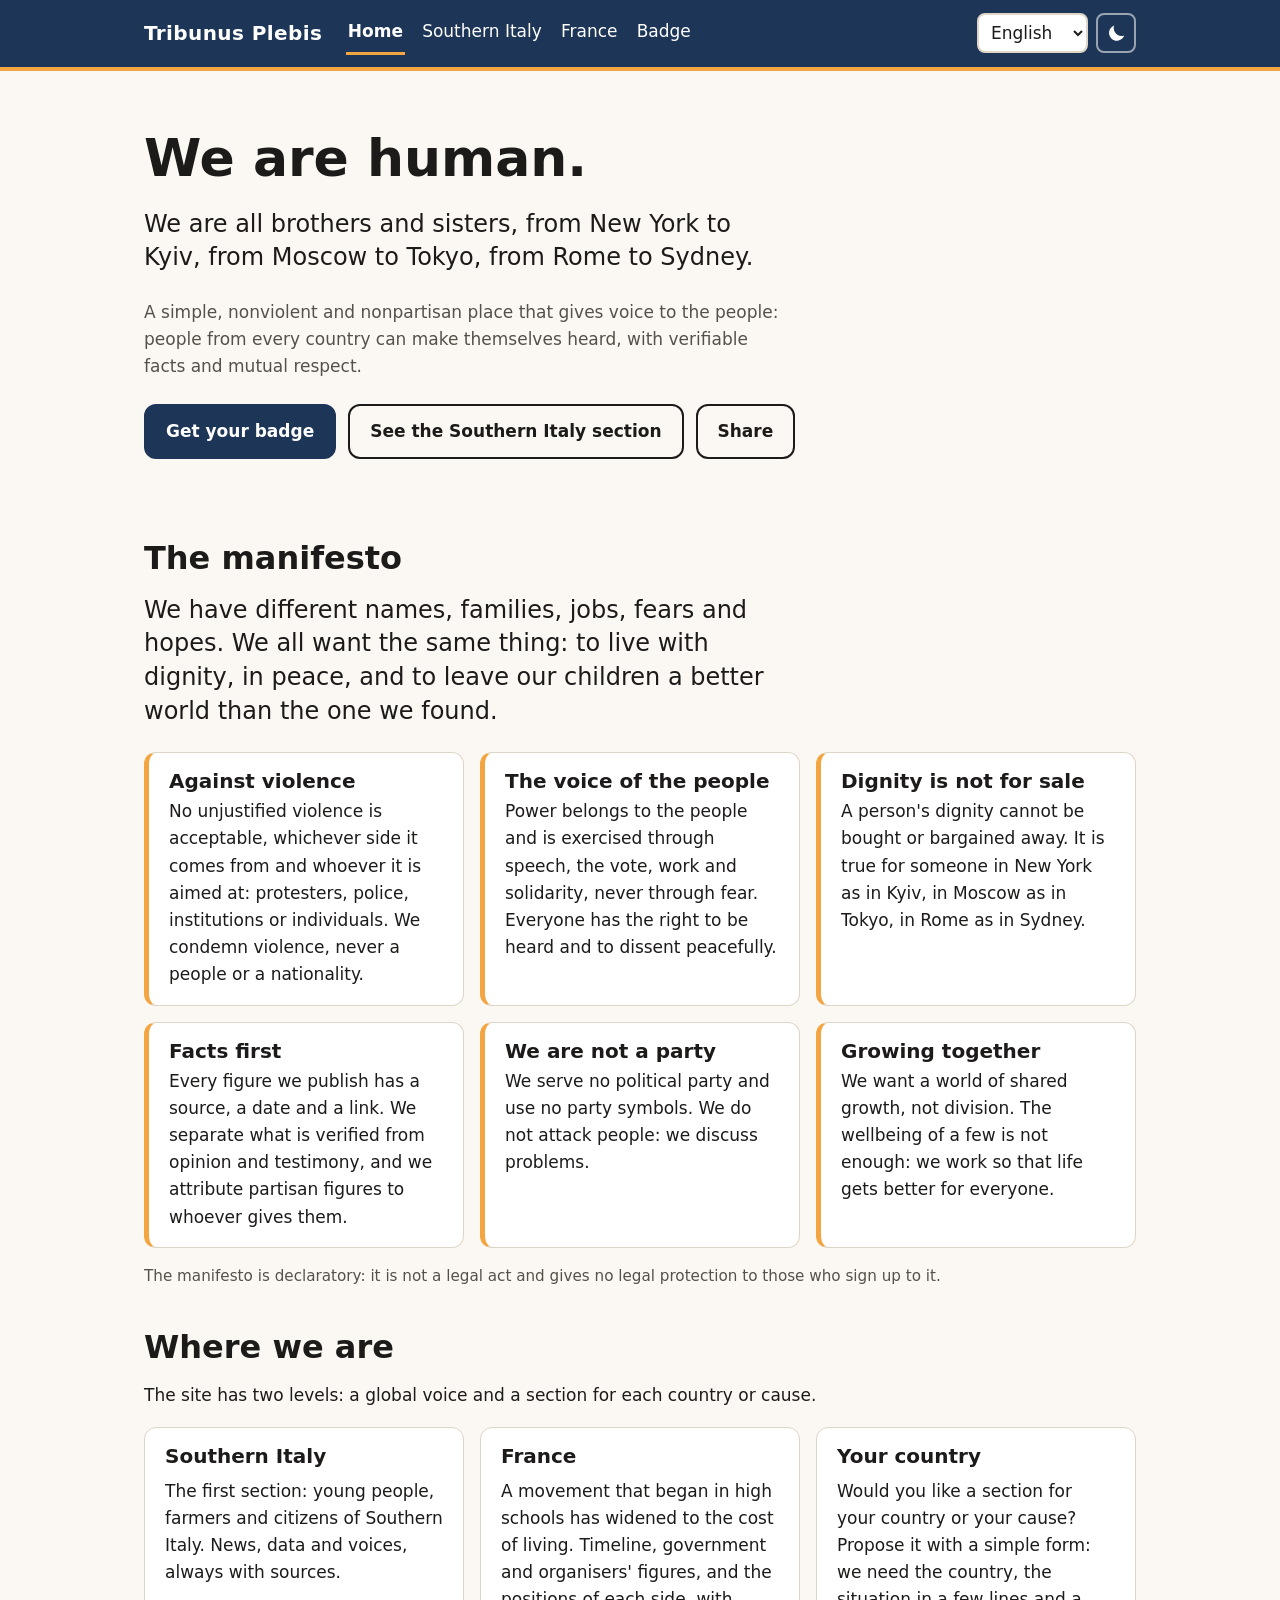
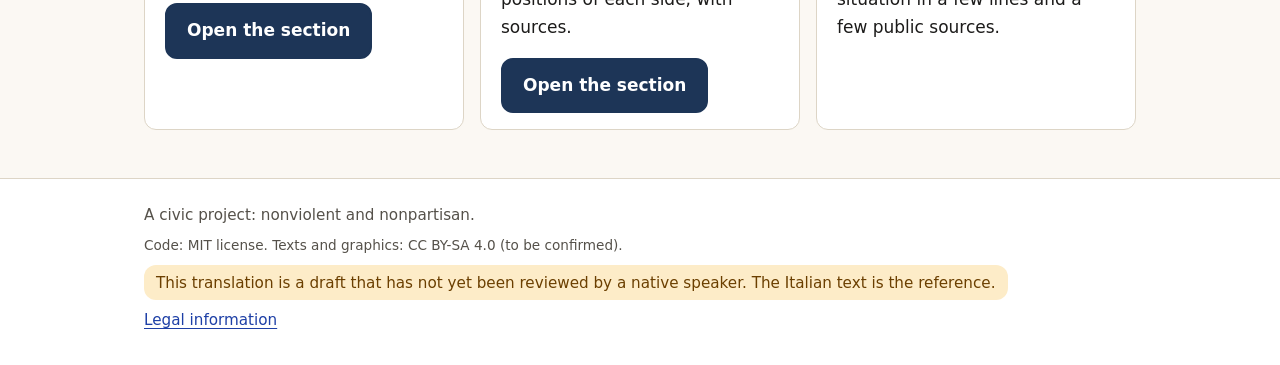
==== index.html @ eb1879fa "Init Tribunus Plebis" ====
<!doctype html>
<html lang="it" dir="ltr" data-root="./">
<head>
  <meta charset="utf-8">
  <meta name="viewport" content="width=device-width, initial-scale=1">
  <meta http-equiv="Content-Security-Policy" content="default-src 'none'; script-src 'self'; style-src 'self'; img-src 'self'; connect-src 'self'; base-uri 'none'; form-action 'none'; require-trusted-types-for 'script'">
  <meta name="referrer" content="strict-origin-when-cross-origin">
  <title>Tribunus Plebis</title>
  <meta name="description" content="Un sito non violento e non partitico dove le persone di ogni paese si fanno sentire, con fatti verificabili e rispetto reciproco.">
  <meta property="og:type" content="website">
  <meta property="og:site_name" content="Tribunus Plebis">
  <meta property="og:locale" content="it_IT">
  <meta property="og:title" content="Siamo umani · Tribunus Plebis">
  <meta property="og:description" content="Un sito non violento e non partitico dove le persone di ogni paese si fanno sentire, con fatti verificabili e rispetto reciproco.">
  <meta property="og:image" content="__SITE_URL__/assets/img/social.png">
  <meta property="og:image:width" content="1200">
  <meta property="og:image:height" content="630">
  <meta property="og:image:alt" content="Siamo umani. Siamo tutti fratelli e sorelle, da New York a Kiev, da Mosca a Tokyo, da Roma a Sydney.">
  <meta name="twitter:card" content="summary_large_image">
  <meta name="twitter:image" content="__SITE_URL__/assets/img/social.png">
  <link rel="icon" href="./assets/img/favicon.svg" type="image/svg+xml">
  <link rel="stylesheet" href="./assets/css/style.css">
  <script src="./assets/js/theme-init.js"></script>
  <script type="module" src="./assets/js/home.js"></script>
</head>
<body data-page="home" data-title="home.docTitle">
  <main id="main" tabindex="-1">
    <noscript>
      <div class="container"><p class="notice">
        <span lang="it">Questo sito richiede JavaScript.</span> /
        <span lang="en">This site requires JavaScript.</span> /
        <span lang="fr">Ce site nécessite JavaScript.</span>
      </p></div>
    </noscript>

    <div class="container">
      <section class="hero" aria-labelledby="hero-title">
        <h1 id="hero-title" data-i18n="home.h1"></h1>
        <p class="lead" data-i18n="home.lead"></p>
        <p class="sub" data-i18n="home.sub"></p>
        <div class="actions">
          <a class="button" href="./badge/" data-i18n="home.ctaBadge"></a>
          <a class="button secondary" href="./it-sud/" data-i18n="home.ctaItSud"></a>
          <button type="button" class="button secondary" id="share-button" data-i18n="share.button"></button>
        </div>
        <p id="share-status" class="muted" role="status" aria-live="polite"></p>
      </section>

      <section aria-labelledby="manifesto-title">
        <h2 id="manifesto-title" data-i18n="home.manifesto.title"></h2>
        <p class="lead" data-i18n="home.manifesto.intro"></p>
        <ul class="principles" id="principles"></ul>
        <p class="muted" data-i18n="home.manifesto.note"></p>
      </section>

      <section aria-labelledby="places-title">
        <h2 id="places-title" data-i18n="home.places.title"></h2>
        <p data-i18n="home.places.intro"></p>
        <div class="places">
          <article class="card">
            <h3 data-i18n="home.places.itsud.title"></h3>
            <p data-i18n="home.places.itsud.text"></p>
            <p><a class="button" href="./it-sud/" data-i18n="home.places.itsud.cta"></a></p>
          </article>
          <article class="card">
            <h3 data-i18n="home.places.francia.title"></h3>
            <p data-i18n="home.places.francia.text"></p>
            <p><a class="button" href="./francia/" data-i18n="home.places.francia.cta"></a></p>
          </article>
          <article class="card">
            <h3 data-i18n="home.places.next.title"></h3>
            <p data-i18n="home.places.next.text"></p>
            <p data-repo-wrap hidden><a class="button secondary" data-repo-path="issues/new?template=proponi-sezione-paese.yml" hidden data-i18n="home.places.next.cta"></a></p>
          </article>
        </div>
      </section>
    </div>
  </main>
</body>
</html>
---- assets/css/style.css ----
/* Tribunus Plebis — stile base. System font stack, nessun font esterno.
   Proprietà logiche (inline-start/end) ovunque: il layout si specchia da solo con dir="rtl". */

:root {
  --bg: #fbf8f3;
  --surface: #ffffff;
  --ink: #1c1b1a;
  --muted: #55514a;
  --line: #ddd5c6;
  --brand: #1d3557;
  --on-brand: #ffffff;
  --accent: #f2a541;
  --link: #1d3fa6;
  --ok-bg: #e3f3e6;
  --ok-ink: #14532d;
  --warn-bg: #fdecc8;
  --warn-ink: #6b3f00;
  --focus: #0b57d0;
  --btn-bg: #1d3557;
  --btn-ink: #ffffff;
  --radius: 0.75rem;
  --gutter: 1rem;
  --font: system-ui, -apple-system, "Segoe UI", Roboto, "Helvetica Neue", Arial, "Noto Sans", sans-serif;
  color-scheme: light dark;
}

:root[data-theme="light"] { color-scheme: light; }

/* Tema scuro: DUE blocchi con gli stessi colori (scripts/check.mjs controlla che restino identici).
   Il primo vale per chi ha il sistema in scuro e non ha scelto nulla; il secondo per chi ha scelto «scuro» col pulsante. */
@media (prefers-color-scheme: dark) {
  :root:not([data-theme="light"]) {
    --bg: #121316;
    --surface: #1b1d22;
    --ink: #ecebe8;
    --muted: #b4afa5;
    --line: #34363d;
    --brand: #0f1d33;
    --on-brand: #ffffff;
    --accent: #f2a541;
    --link: #a9c4ff;
    --ok-bg: #12301d;
    --ok-ink: #b8e8c4;
    --warn-bg: #3a2c0b;
    --warn-ink: #ffdca1;
    --focus: #8ab4ff;
    --btn-bg: #a9c4ff;
    --btn-ink: #0f1d33;
  }
}

:root[data-theme="dark"] {
  color-scheme: dark;
  --bg: #121316;
  --surface: #1b1d22;
  --ink: #ecebe8;
  --muted: #b4afa5;
  --line: #34363d;
  --brand: #0f1d33;
  --on-brand: #ffffff;
  --accent: #f2a541;
  --link: #a9c4ff;
  --ok-bg: #12301d;
  --ok-ink: #b8e8c4;
  --warn-bg: #3a2c0b;
  --warn-ink: #ffdca1;
  --focus: #8ab4ff;
  --btn-bg: #a9c4ff;
  --btn-ink: #0f1d33;
}

*, *::before, *::after { box-sizing: border-box; }

/* L'attributo hidden deve vincere anche su classi che impostano display (es. .button). */
[hidden] { display: none !important; }

html { -webkit-text-size-adjust: 100%; }

body {
  margin: 0;
  background: var(--bg);
  color: var(--ink);
  font-family: var(--font);
  font-size: 1.0625rem;
  line-height: 1.6;
}

img, svg { max-inline-size: 100%; height: auto; }

h1, h2, h3, h4 { line-height: 1.2; margin-block: 0 0.5em; text-wrap: balance; }
h1 { font-size: clamp(2rem, 6vw, 3.25rem); }
h2 { font-size: clamp(1.5rem, 4vw, 2rem); margin-block-start: 2.5rem; }
h3 { font-size: 1.25rem; }
h4 { font-size: 1.1rem; }
p, ul, ol { margin-block: 0 1em; }

a { color: var(--link); text-underline-offset: 0.18em; }
a:hover { text-decoration-thickness: 0.15em; }

:focus-visible { outline: 3px solid var(--focus); outline-offset: 3px; border-radius: 2px; }

.container { max-inline-size: 64rem; margin-inline: auto; padding-inline: var(--gutter); }

.visually-hidden {
  position: absolute !important;
  inline-size: 1px; block-size: 1px;
  margin: -1px; padding: 0; border: 0;
  overflow: hidden; clip-path: inset(50%);
  white-space: nowrap;
}

.skip-link {
  position: absolute;
  inset-inline-start: var(--gutter);
  inset-block-start: -4rem;
  background: var(--brand);
  color: var(--on-brand);
  padding: 0.6rem 1rem;
  border-radius: var(--radius);
  z-index: 10;
}
.skip-link:focus { inset-block-start: var(--gutter); }

/* Intestazione */
.site-header { background: var(--brand); color: var(--on-brand); border-block-end: 4px solid var(--accent); }
.header-inner { display: flex; flex-wrap: wrap; align-items: center; gap: 0.5rem 1.5rem; padding-block: 0.75rem; }
.brand { color: var(--on-brand); font-weight: 700; font-size: 1.25rem; text-decoration: none; letter-spacing: 0.02em; }
.site-nav { flex: 1 1 auto; }
.site-nav ul { display: flex; flex-wrap: wrap; gap: 0.25rem 1rem; list-style: none; margin: 0; padding: 0; }
.site-nav a { color: var(--on-brand); text-decoration: none; padding: 0.4rem 0.1rem; border-block-end: 3px solid transparent; display: inline-block; }
.site-nav a:hover { border-block-end-color: rgba(255, 255, 255, 0.6); }
.site-nav a[aria-current="page"] { border-block-end-color: var(--accent); font-weight: 600; }
.site-header :focus-visible { outline-color: #ffffff; }
.lang-select {
  font: inherit;
  color: var(--ink);
  background: var(--surface);
  border: 2px solid var(--line);
  border-radius: 0.5rem;
  padding: 0.35rem 0.5rem;
  min-block-size: 2.5rem;
}

.header-tools { display: flex; align-items: center; gap: 0.5rem; }
.theme-toggle {
  display: inline-flex;
  align-items: center;
  justify-content: center;
  inline-size: 2.5rem;
  block-size: 2.5rem;
  padding: 0;
  color: var(--on-brand);
  background: transparent;
  border: 2px solid rgba(255, 255, 255, 0.55);
  border-radius: 0.5rem;
  cursor: pointer;
}
.theme-toggle:hover { background: rgba(255, 255, 255, 0.14); }
.theme-toggle svg { inline-size: 1.3rem; block-size: 1.3rem; }

/* Contenuto */
main { display: block; padding-block: 2rem 3rem; }
main:focus { outline: none; }
.lead { font-size: clamp(1.2rem, 3vw, 1.5rem); line-height: 1.4; max-inline-size: 40rem; }
.muted { color: var(--muted); font-size: 0.95rem; }
.notice { background: var(--surface); border: 1px dashed var(--line); border-radius: var(--radius); padding: 1rem 1.25rem; }

.hero { padding-block: 1.5rem 1rem; }
.hero h1 { margin-block-end: 0.35em; }
.hero p.sub { max-inline-size: 40rem; color: var(--muted); }

.actions { display: flex; flex-wrap: wrap; gap: 0.75rem; margin-block: 1.5rem; }
.button {
  display: inline-block;
  background: var(--btn-bg);
  color: var(--btn-ink);
  padding: 0.75rem 1.25rem;
  border-radius: var(--radius);
  font-weight: 600;
  text-decoration: none;
  border: 2px solid var(--btn-bg);
  min-block-size: 2.75rem;
}
.button:hover { filter: brightness(1.15); }
.button.secondary { background: transparent; color: var(--ink); border-color: var(--ink); }

/* Manifesto */
.principles { list-style: none; padding: 0; margin: 0; display: grid; gap: 1rem; grid-template-columns: repeat(auto-fit, minmax(16rem, 1fr)); }
.principle { background: var(--surface); border: 1px solid var(--line); border-inline-start: 5px solid var(--accent); border-radius: var(--radius); padding: 1rem 1.25rem; }
.principle h3 { margin-block-end: 0.25em; }
.principle p { margin: 0; }
.principles + .muted { margin-block-start: 1rem; }

.places { display: grid; gap: 1rem; grid-template-columns: repeat(auto-fit, minmax(16rem, 1fr)); }

/* Schede */
.card { background: var(--surface); border: 1px solid var(--line); border-radius: var(--radius); padding: 1rem 1.25rem; }
.card h4 { margin-block-end: 0.35em; }
.card p:last-child { margin-block-end: 0; }
.card-date { color: var(--muted); font-size: 0.9rem; margin-block-end: 0.25em; }
.stack { display: grid; gap: 1rem; }
.grid { display: grid; gap: 1rem; grid-template-columns: repeat(auto-fill, minmax(17rem, 1fr)); }
.stat-group { margin-block-start: 1.5rem; }
.stat-value { font-size: 2rem; font-weight: 700; line-height: 1.1; margin-block-end: 0.15em; color: var(--ink); }
.attribution { font-style: italic; color: var(--muted); }
.source { font-size: 0.95rem; margin-block-start: 0.5rem; }

.tag { display: inline-block; font-size: 0.8rem; font-weight: 600; padding: 0.1rem 0.55rem; border-radius: 999px; margin-inline-start: 0.25rem; white-space: nowrap; }
.tag-ok { background: var(--ok-bg); color: var(--ok-ink); }
.tag-warn { background: var(--warn-bg); color: var(--warn-ink); }

/* Italia – Sud */
.slogan {
  background: var(--brand);
  color: var(--on-brand);
  border-inline-start: 8px solid var(--accent);
  border-radius: var(--radius);
  padding: 1.25rem 1.5rem;
  font-size: clamp(1.25rem, 4vw, 1.9rem);
  font-weight: 800;
  line-height: 1.25;
  margin-block: 1rem 1.5rem;
  letter-spacing: 0.01em;
}
.legend { background: var(--surface); border: 1px solid var(--line); border-radius: var(--radius); padding: 0.75rem 1.25rem; }
.legend h2 { margin-block-start: 0; font-size: 1.15rem; }
.legend ul { margin-block-end: 0; }

/* Il coro */
.chorus-count { font-size: 1.35rem; font-weight: 700; margin-block-end: 0.25em; }
.chorus-list { list-style: none; margin: 1rem 0 0; padding: 0; display: flex; flex-wrap: wrap; gap: 0.5rem; }
.chorus-list li { background: var(--surface); border: 1px solid var(--line); border-radius: 999px; padding: 0.3rem 0.9rem; overflow-wrap: anywhere; }
.chorus-list .place { color: var(--muted); font-size: 0.9em; margin-inline-start: 0.5em; }
.chorus-list .place::before { content: "· "; }

/* Badge */
.badge-tool { display: grid; gap: 1.25rem; }
.badge-preview { background: var(--surface); border: 1px solid var(--line); border-radius: var(--radius); padding: 1.5rem; text-align: center; }
.badge-preview img { display: inline-block; inline-size: 320px; block-size: auto; max-inline-size: 100%; }
.style-field { border: 0; margin: 0; padding: 0; }
.style-field legend { font-weight: 600; margin-block-end: 0.35rem; padding: 0; }
.choice { display: inline-flex; align-items: center; gap: 0.4rem; margin-inline-end: 1.25rem; min-block-size: 2.25rem; }
.choice input { inline-size: 1.15rem; block-size: 1.15rem; accent-color: var(--link); }
.badge-compare { display: flex; flex-wrap: wrap; justify-content: center; gap: 1.5rem; }
.badge-compare figure { margin: 0; }
.badge-compare figcaption { color: var(--muted); font-size: 0.9rem; margin-block-start: 0.35rem; }
.notice-ok { background: var(--ok-bg); color: var(--ok-ink); border: 1px solid var(--ok-ink); }
.snippet { margin: 0 0 0.5rem; padding: 0.75rem 1rem; background: var(--surface); border: 1px solid var(--line); border-radius: var(--radius); overflow-x: auto; font-size: 0.9rem; direction: ltr; text-align: start; }
.snippet code { font-family: ui-monospace, SFMono-Regular, Menlo, Consolas, monospace; white-space: pre-wrap; overflow-wrap: anywhere; }
.field label { display: block; font-weight: 600; margin-block-end: 0.35rem; }
.field select { font: inherit; color: var(--ink); background: var(--surface); border: 2px solid var(--line); border-radius: 0.5rem; padding: 0.5rem 0.75rem; min-block-size: 2.75rem; min-inline-size: 12rem; }
.button-row { display: flex; align-items: center; gap: 0.75rem; flex-wrap: wrap; }
button.button { font: inherit; font-weight: 600; cursor: pointer; }

/* Pagine di testo (partecipa, legale) */
.prose { max-inline-size: 44rem; }
.prose h2 { font-size: 1.5rem; }
.prose li { margin-block-end: 0.35em; }
.toc { background: var(--surface); border: 1px solid var(--line); border-radius: var(--radius); padding: 0.75rem 1.25rem; }
.toc ul { margin-block-end: 0; }
.legal-text .todo { background: var(--warn-bg); color: var(--warn-ink); padding: 0 0.3em; border-radius: 0.25em; font-weight: 600; }
.legal-text section { scroll-margin-block-start: 1rem; }

/* Piè di pagina */
.site-footer { background: var(--surface); border-block-start: 1px solid var(--line); padding-block: 1.5rem; color: var(--muted); font-size: 0.95rem; }
.site-footer p { margin-block-end: 0.5rem; }
.footer-small { font-size: 0.85rem; }
.footer-draft { color: var(--warn-ink); background: var(--warn-bg); display: inline-block; padding: 0.35rem 0.75rem; border-radius: var(--radius); }
.footer-draft[hidden] { display: none; }
.footer-links { display: flex; gap: 1.25rem; flex-wrap: wrap; margin-block-end: 0; }

@media (prefers-reduced-motion: reduce) {
  *, *::before, *::after { animation: none !important; transition: none !important; scroll-behavior: auto !important; }
}

@media print {
  .site-header, .site-footer, .skip-link, .actions { display: none; }
  body { background: #fff; color: #000; }
}
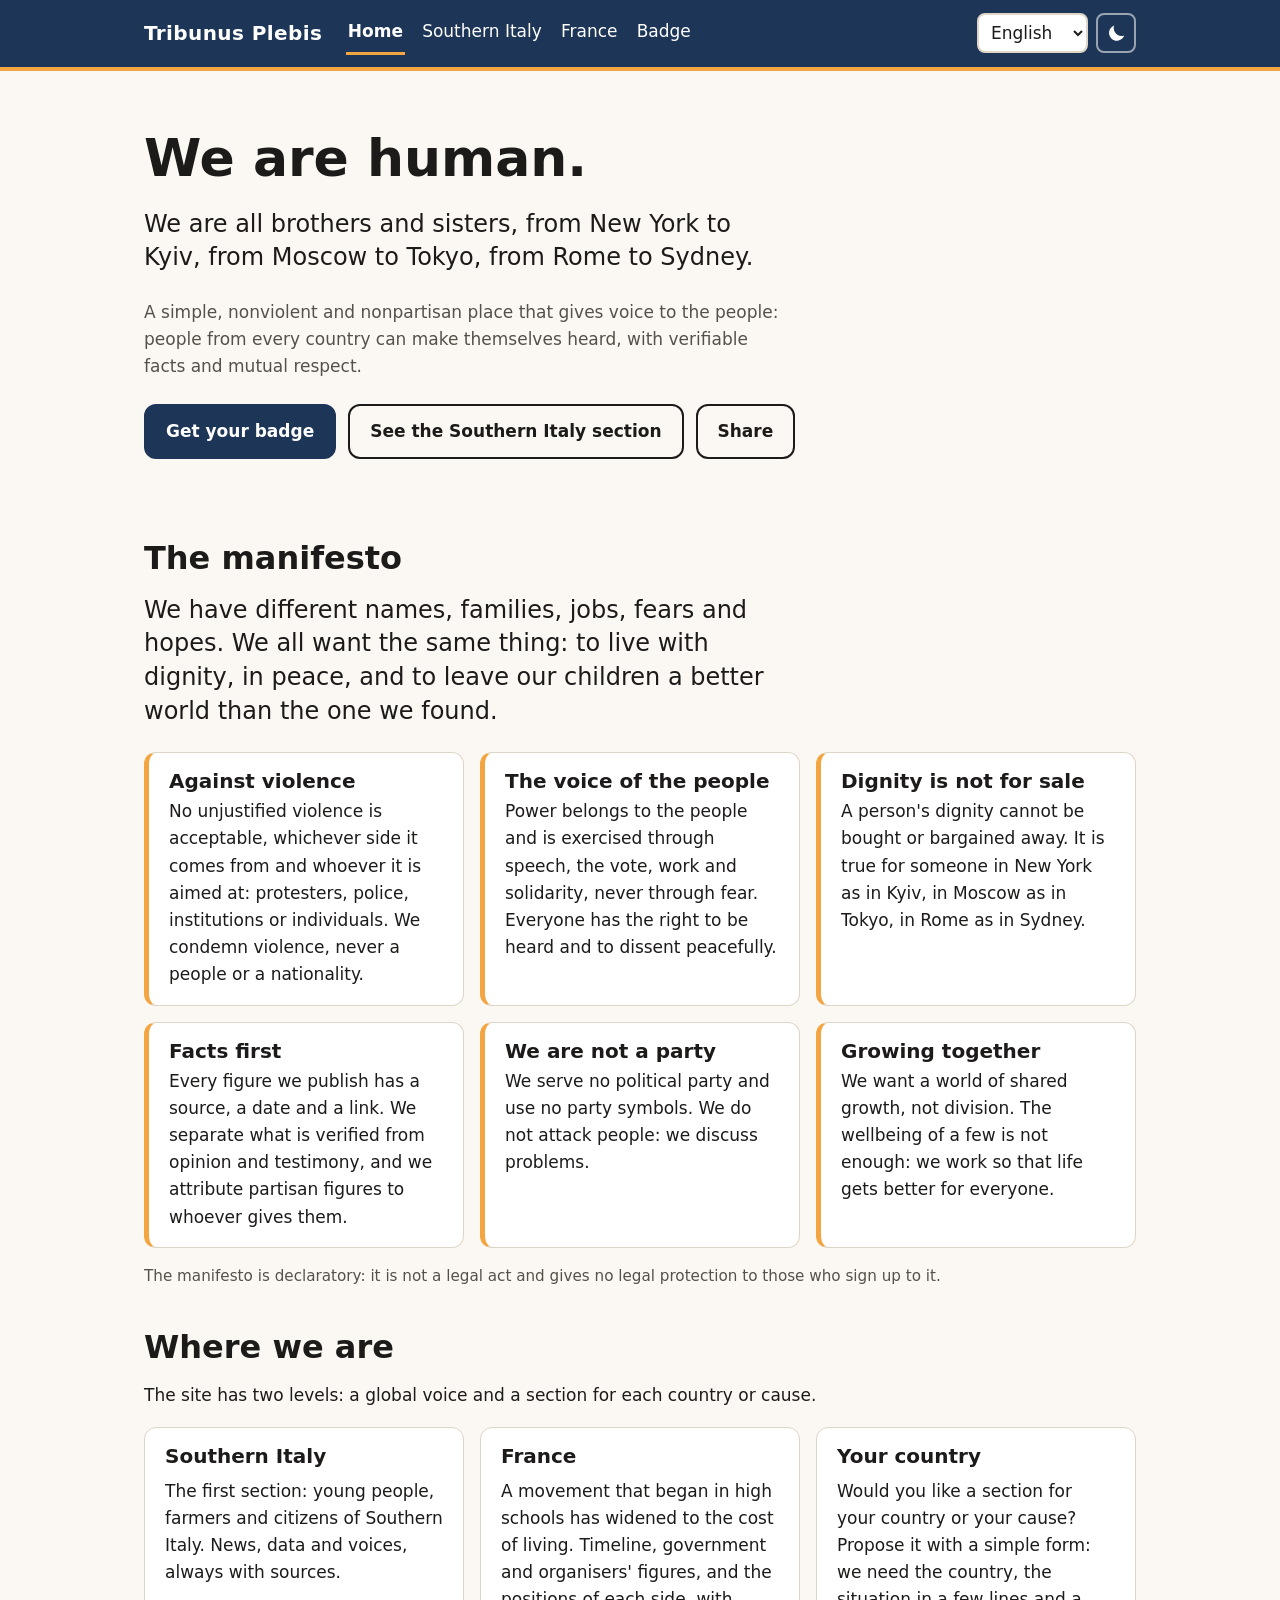
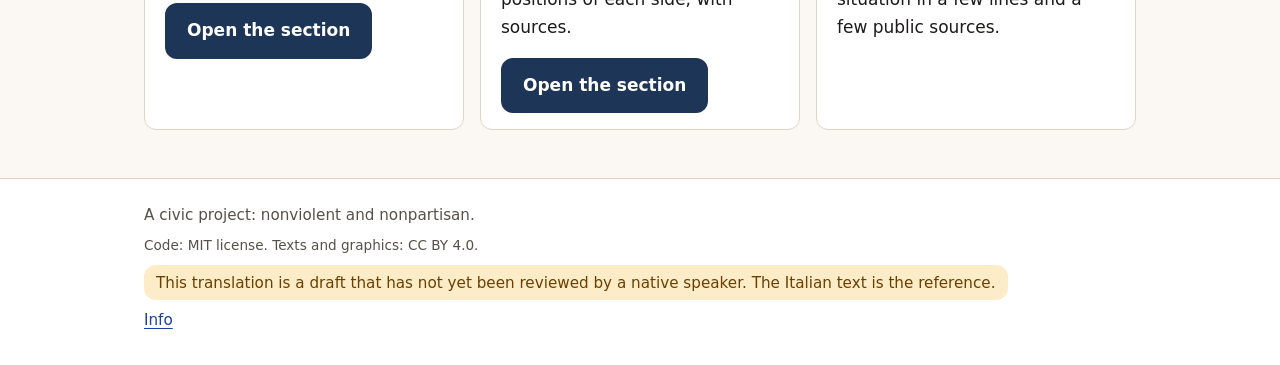
==== commit 0f72b357: "Translate issue forms, SECURITY and license notes to English Co-Authored-By: Claude Sonnet 5.5 <nore" ====
--- a/index.html
+++ b/index.html
@@ -70,7 +70,7 @@
           <article class="card">
             <h3 data-i18n="home.places.next.title"></h3>
             <p data-i18n="home.places.next.text"></p>
-            <p data-repo-wrap hidden><a class="button secondary" data-repo-path="issues/new?template=proponi-sezione-paese.yml" hidden data-i18n="home.places.next.cta"></a></p>
+            <p data-repo-wrap hidden><a class="button secondary" data-repo-path="issues/new?template=suggest-country-section.yml" hidden data-i18n="home.places.next.cta"></a></p>
           </article>
         </div>
       </section>
--- a/assets/css/style.css
+++ b/assets/css/style.css
@@ -252,14 +252,14 @@
 .button-row { display: flex; align-items: center; gap: 0.75rem; flex-wrap: wrap; }
 button.button { font: inherit; font-weight: 600; cursor: pointer; }
 
-/* Pagine di testo (partecipa, legale) */
+/* Pagine di testo (info) */
 .prose { max-inline-size: 44rem; }
 .prose h2 { font-size: 1.5rem; }
 .prose li { margin-block-end: 0.35em; }
 .toc { background: var(--surface); border: 1px solid var(--line); border-radius: var(--radius); padding: 0.75rem 1.25rem; }
 .toc ul { margin-block-end: 0; }
-.legal-text .todo { background: var(--warn-bg); color: var(--warn-ink); padding: 0 0.3em; border-radius: 0.25em; font-weight: 600; }
-.legal-text section { scroll-margin-block-start: 1rem; }
+.info-text .todo { background: var(--warn-bg); color: var(--warn-ink); padding: 0 0.3em; border-radius: 0.25em; font-weight: 600; }
+.info-text section { scroll-margin-block-start: 1rem; }
 
 /* Piè di pagina */
 .site-footer { background: var(--surface); border-block-start: 1px solid var(--line); padding-block: 1.5rem; color: var(--muted); font-size: 0.95rem; }
